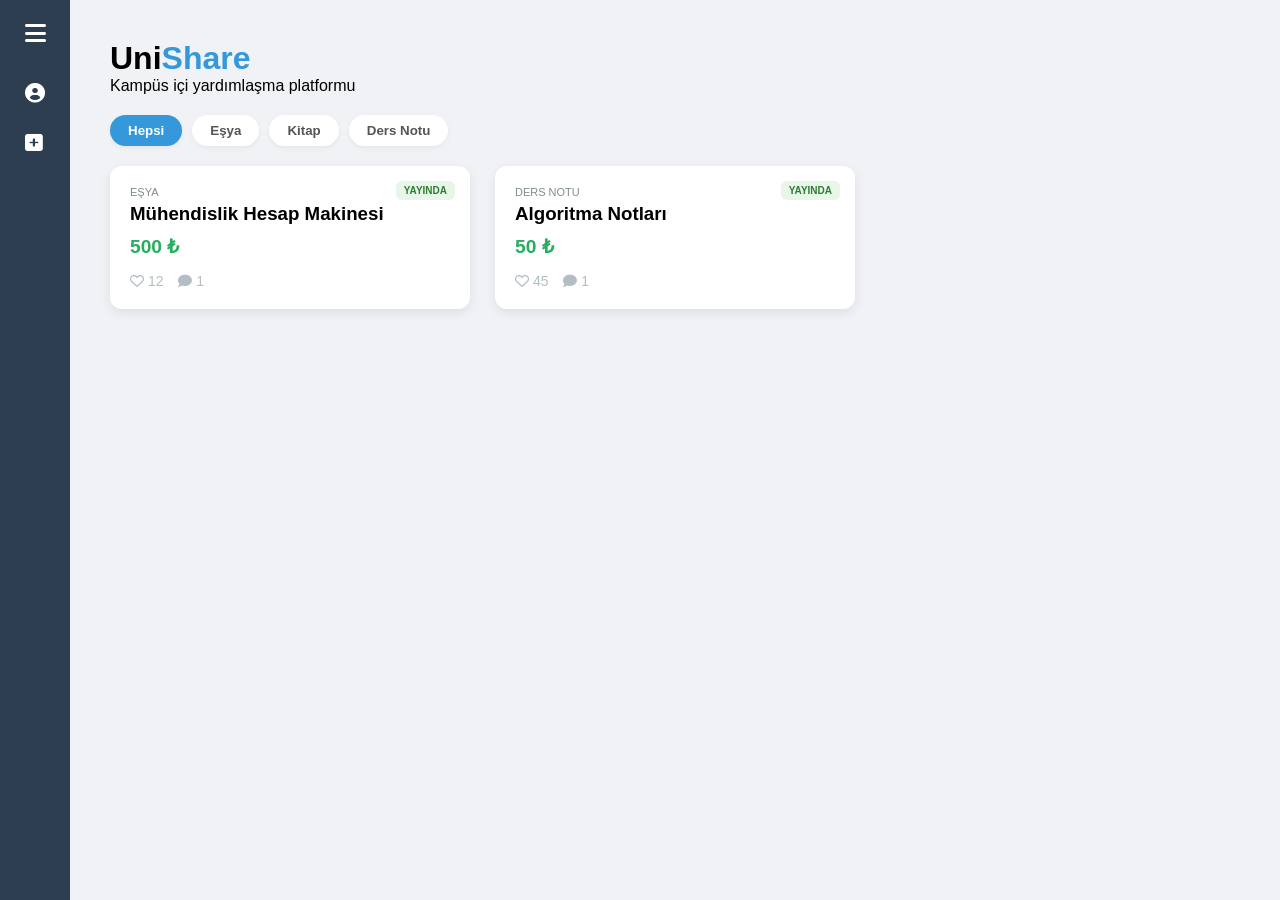
==== frontend/anaSayfa.html @ fb4328b0 "proje docker yapısına geçirildi ve backend bağlantısı kuruldu" ====
<!DOCTYPE html>
<html lang="tr">
<head>
    <meta charset="UTF-8">
    <meta name="viewport" content="width=device-width, initial-scale=1.0">
    <title>UniShare | Kampüs Paylaşım</title>
    <link rel="stylesheet" href="anaSayfa.css">
    <link rel="stylesheet" href="https://cdnjs.cloudflare.com/ajax/libs/font-awesome/6.0.0/css/all.min.css">
</head>
<body>

    <div id="yan-menu" class="yan-menu"> 
        <button id="menu-tetikleyici" class="menu-btn">
            <i class="fas fa-bars"></i>
        </button>
        <div class="menu-icerik">
            <div class="menu-oge"><i class="fas fa-user-circle"></i><span class="metin">Profil</span></div>
            <div class="menu-oge"><i class="fas fa-plus-square"></i><span class="metin">İlan Paylaş</span></div>
        </div>
    </div>

    <div id="ilan-modal" class="modal">
        <div class="modal-icerik">
            <span class="kapat-btn">&times;</span>
            <h2>Yeni İlan Oluştur</h2>
            <form id="ilan-formu">
                <input type="text" id="ilan-baslik" placeholder="İlan Başlığı" required>
                <select id="ilan-kategori">
                    <option value="Eşya">Eşya</option>
                    <option value="Kitap">Kitap</option>
                    <option value="Ders Notu">Ders Notu</option>
                </select>
                <input type="number" id="ilan-fiyat" placeholder="Fiyat (₺)" required>
                <textarea id="ilan-aciklama" placeholder="İlan detayı nedir?" rows="4" required></textarea>
                <button type="submit" class="paylas-btn">İlanı Paylaş</button>
            </form>
        </div>
    </div>

    <div id="ilan-detay-modal" class="modal">
        <div class="modal-icerik detay-modali">
            <span class="detay-kapat-btn">&times;</span>
            <div class="detay-sol">
                <div class="detay-ust-kontrol">
                    <button id="durum-degistir-btn" class="durum-kontrol-btn">Durumu Değiştir</button>
                </div>
                <div class="detay-bilgi-kapsayici">
                    <span class="kategori-etiket" id="detay-kategori">Kategori</span>
                    <h2 id="detay-baslik">İlan Başlığı</h2>
                    <p id="detay-aciklama">İlan açıklaması.</p>
                    <div class="fiyat" id="detay-fiyat">0 ₺</div>
                    <div id="detay-durum-etiket" class="durum-etiket"></div>
                </div>
            </div>
            <div class="detay-sag">
                <div class="detay-yorumlar-listesi" id="detay-yorumlar-listesi"></div>
                <div class="detay-alt-kisim">
                    <div class="detay-etkilesim-ozet">
                        <span class="etkilesim-butonlar">
                            <i class="far fa-heart" id="modal-kalp" onclick="begeniYap(event, this)"></i> 
                            <span id="detay-begeni-sayisi">0</span> Beğeni
                        </span>
                        <span><i class="fas fa-comment"></i> <span id="detay-yorum-sayisi">0</span> Yorum</span>
                    </div>
                    <div class="detay-yorum-yazma-alani">
                        <div class="yorum-input-grubu">
                            <input type="text" id="detay-yorum-input" placeholder="Yorum yaz ve Enter'a bas..." autocomplete="off">
                            <button id="detay-yorum-gonder-btn" class="yorum-gonder-btn"><i class="fas fa-paper-plane"></i></button>
                        </div>
                    </div>
                </div>
            </div>
        </div>
    </div>

    <main id="ana-icerik">
        <header>
            <h1>Uni<span>Share</span></h1>
            <p>Kampüs içi yardımlaşma platformu</p>
        </header>

        <div class="kategori-filtre-kapsayici">
            <button class="filtre-btn aktif" data-kategori="Hepsi">Hepsi</button>
            <button class="filtre-btn" data-kategori="Eşya">Eşya</button>
            <button class="filtre-btn" data-kategori="Kitap">Kitap</button>
            <button class="filtre-btn" data-kategori="Ders Notu">Ders Notu</button>
        </div>

        <div id="ilanlar-kutusu" class="ilanlar-izgara"></div>
    </main>

    <script src="anaSayfa.js"></script>
</body>
</html>
---- frontend/anaSayfa.css ----
/* =========================================
   1. GENEL AYARLAR VE SIFIRLAMA
   ========================================= */
* { 
    margin: 0; 
    padding: 0; 
    box-sizing: border-box; 
    font-family: 'Segoe UI', Tahoma, Geneva, Verdana, sans-serif; 
}

body { 
    background-color: #f0f2f5; 
    min-height: 100vh; 
    scrollbar-width: none; /* Firefox için */
    -ms-overflow-style: none; /* IE ve Edge için */
}

body::-webkit-scrollbar {
    display: none;
}

/* Modal açıkken arka planın kaymasını engellediğimizde 
   oluşabilecek sağdaki boşluğu veya çubuğu tamamen yok eder */
body.modal-acik {
    overflow: hidden;
    padding-right: 0 !important; /* Bazı tarayıcıların eklediği boşluğu sıfırlar */
}

/* =========================================
   2. YAN MENÜ (SIDEBAR)
   ========================================= */
.yan-menu { 
    width: 70px; 
    height: 100vh; 
    background-color: #2c3e50; 
    color: white; 
    position: fixed; 
    left: 0; 
    top: 0; 
    transition: width 0.4s cubic-bezier(0.4, 0, 0.2, 1); 
    overflow: hidden; 
    z-index: 1000; 
}
.yan-menu.acik { width: 250px; }
.menu-btn { width: 100%; padding: 20px; background: none; border: none; color: white; font-size: 24px; cursor: pointer; }
.menu-oge { padding: 15px 25px; display: flex; align-items: center; cursor: pointer; transition: background 0.3s; white-space: nowrap; }
.menu-oge:hover { background-color: #34495e; }
.menu-oge i { font-size: 20px; min-width: 30px; }
.menu-oge .metin { margin-left: 20px; opacity: 0; transition: opacity 0.3s; }
.yan-menu.acik .metin { opacity: 1; }

/* =========================================
   3. ANA İÇERİK VE FİLTRELEME
   ========================================= */
#ana-icerik { margin-left: 70px; padding: 40px; transition: margin-left 0.4s; }
.yan-menu.acik + #ana-icerik { margin-left: 250px; }
header h1 span { color: #3498db; }

.kategori-filtre-kapsayici { display: flex; gap: 10px; margin-top: 20px; margin-bottom: 10px; flex-wrap: wrap; }
.filtre-btn { padding: 8px 18px; border: none; border-radius: 20px; background-color: white; color: #555; cursor: pointer; font-weight: 600; transition: all 0.3s; box-shadow: 0 2px 5px rgba(0,0,0,0.05); }
.filtre-btn.aktif { background-color: #3498db; color: white; }

/* =========================================
   4. KARTLAR VE DURUM ETİKETLERİ
   ========================================= */
.ilanlar-izgara { display: grid; grid-template-columns: repeat(auto-fill, minmax(280px, 1fr)); gap: 25px; margin-top: 20px; }
.kart { 
    background: white; 
    padding: 20px; 
    border-radius: 12px; 
    box-shadow: 0 4px 12px rgba(0,0,0,0.08); 
    display: flex; 
    flex-direction: column; 
    cursor: pointer; 
    transition: transform 0.2s; 
    position: relative; 
}
.kart:hover { transform: translateY(-5px); }

.durum-etiket {
    position: absolute;
    top: 15px;
    right: 15px;
    padding: 4px 8px;
    border-radius: 6px;
    font-size: 10px;
    font-weight: bold;
    text-transform: uppercase;
}
.durum-yayinda { background-color: #e8f5e9; color: #2e7d32; }
.durum-kapali { background-color: #ffebee; color: #c62828; }

.kategori-etiket { font-size: 11px; color: #7f8c8d; text-transform: uppercase; margin-bottom: 5px; }
.fiyat { margin-top: 10px; font-size: 1.2rem; font-weight: bold; color: #27ae60; }
.kart-alt-bilgi { display: flex; gap: 15px; margin-top: 15px; color: #b2bec3; font-size: 14px; }

/* =========================================
   5. MODALLAR VE İLAN FORMU (DÜZELTİLDİ)
   ========================================= */
.modal { 
    display: none; 
    position: fixed; 
    z-index: 2000; 
    left: 0; 
    top: 0; 
    width: 100%; 
    height: 100%; 
    background: rgba(0,0,0,0.7); 
    backdrop-filter: blur(5px); 
}

.modal-icerik { 
    background: white; 
    margin: 5% auto; 
    padding: 30px; 
    border-radius: 15px; 
    width: 90%; 
    max-width: 450px; 
    position: relative; 
    display: flex !important; 
    flex-direction: column !important; 
    gap: 15px; 
    max-height: 90vh; 
    overflow-y: auto; 
    scrollbar-width: none; /* Firefox için */
    -ms-overflow-style: none; /* IE ve Edge için */
}

/* Form Elemanlarının Tam Genişlikte Dizilmesi */
#ilan-formu {
    display: flex;
    flex-direction: column;
    gap: 15px;
    width: 100%;
}

#ilan-formu input, 
#ilan-formu select, 
#ilan-formu textarea {
    width: 100%;
    padding: 12px;
    border: 1px solid #ddd;
    border-radius: 8px;
    outline: none;
    display: block;
}

.paylas-btn {
    background-color: #27ae60;
    color: white;
    border: none;
    padding: 15px;
    border-radius: 8px;
    font-weight: bold;
    cursor: pointer;
    width: 100%;
}

/* =========================================
   6. DETAY MODALI (INSTAGRAM STİLİ)
   ========================================= */
.detay-modali { max-width: 900px !important; height: 600px; padding: 0 !important; flex-direction: row !important; overflow: hidden; margin: 5vh auto; }
.detay-sol { flex: 1.2; padding: 40px; border-right: 1px solid #eee; display: flex; flex-direction: column; background: white; position: relative; }
.detay-sag { flex: 1; display: flex; flex-direction: column; background-color: #fafbfc; height: 100%; }

.detay-ust-kontrol { position: absolute; top: 20px; left: 40px; }
.durum-kontrol-btn { padding: 6px 12px; border-radius: 5px; border: 1px solid #ddd; background: #f8f9fa; cursor: pointer; font-size: 12px; }

.detay-yorumlar-listesi { flex: 1; overflow-y: auto; padding: 20px; scrollbar-width: none; }
.detay-alt-kisim { padding: 20px; background: white; border-top: 1px solid #eee; margin-top: auto; }

/* =========================================
   7. YORUM VE OPAK/KIRMIZI ETKİLEŞİM
   ========================================= */
.yorum { background: white; padding: 10px; border-radius: 12px; margin-bottom: 10px; font-size: 14px; border: 1px solid #e2e8f0; }
.yorum strong { display: block; font-size: 12px; color: #3498db; }

/* Opak Gri Alt Bilgi */
.yorum-alt-bilgi { 
    display: flex; 
    gap: 15px; 
    margin-top: 5px; 
    font-size: 11px; 
    color: #8e8e8e; 
}
.yorum-alt-bilgi span { cursor: pointer; font-weight: bold; transition: color 0.2s; }
.yorum-alt-bilgi span:hover { color: #262626; }

/* Beğenildi Yazısı Kırmızı */
.yorum-begeni.aktif { 
    color: #ed4956 !important; 
}

.yorum-input-grubu { display: flex; align-items: center; background: #f0f2f5; border-radius: 25px; padding: 2px 10px 2px 15px; }
#detay-yorum-input { flex: 1; border: none; outline: none; background: transparent; padding: 10px 5px; }
.yorum-gonder-btn { background: #3498db; color: white; border: none; width: 35px; height: 35px; border-radius: 50%; cursor: pointer; display: flex; align-items: center; justify-content: center; }

.kapat-btn, .detay-kapat-btn { position: absolute; right: 20px; top: 15px; font-size: 28px; cursor: pointer; color: #95a5a6; z-index: 100; }
.fa-heart.begenildi { color: #ed4956 !important; font-weight: 900; }
.alt-yorumlar-kutusu { margin-left: 30px; margin-top: 10px; border-left: 2px solid #efefef; padding-left: 15px; }
.alt-yorum { background: #f8f9fa; padding: 8px; border-radius: 10px; margin-bottom: 5px; font-size: 13px; }
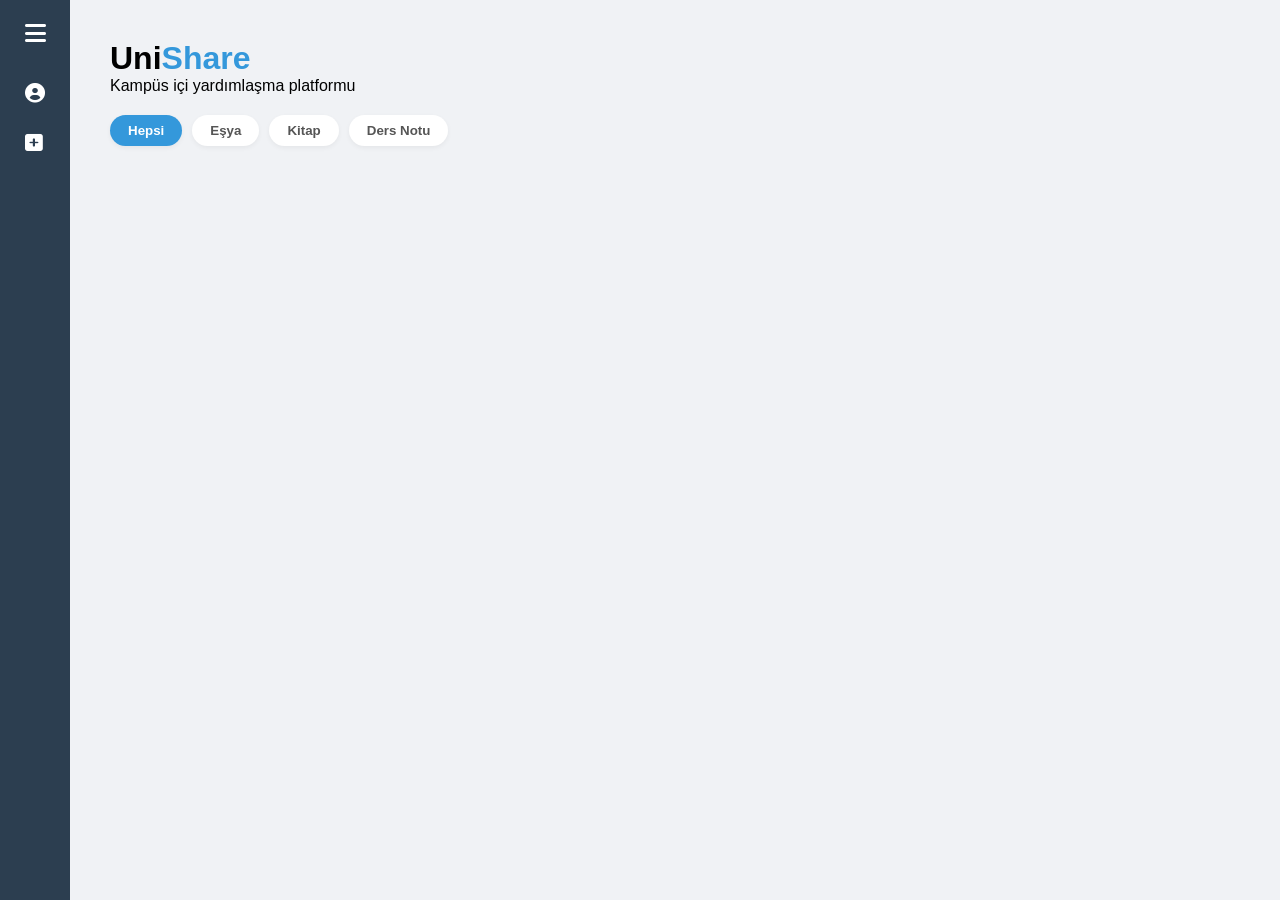
==== commit 4f366ac8: "profil sayfası, ilan yönetimi ve veritabanı ilişkileri tamamlandı" ====
--- a/frontend/anaSayfa.html
+++ b/frontend/anaSayfa.html
@@ -14,8 +14,14 @@
             <i class="fas fa-bars"></i>
         </button>
         <div class="menu-icerik">
-            <div class="menu-oge"><i class="fas fa-user-circle"></i><span class="metin">Profil</span></div>
-            <div class="menu-oge"><i class="fas fa-plus-square"></i><span class="metin">İlan Paylaş</span></div>
+            <div class="menu-oge" onclick="window.location.href='profil.html'" style="cursor: pointer;">
+                <i class="fas fa-user-circle"></i>
+                <span class="metin">Profil</span>
+            </div>
+            <div class="menu-oge" id="ilan-paylas-tetikleyici" style="cursor: pointer;">
+                <i class="fas fa-plus-square"></i>
+                <span class="metin">İlan Paylaş</span>
+            </div>
         </div>
     </div>
 
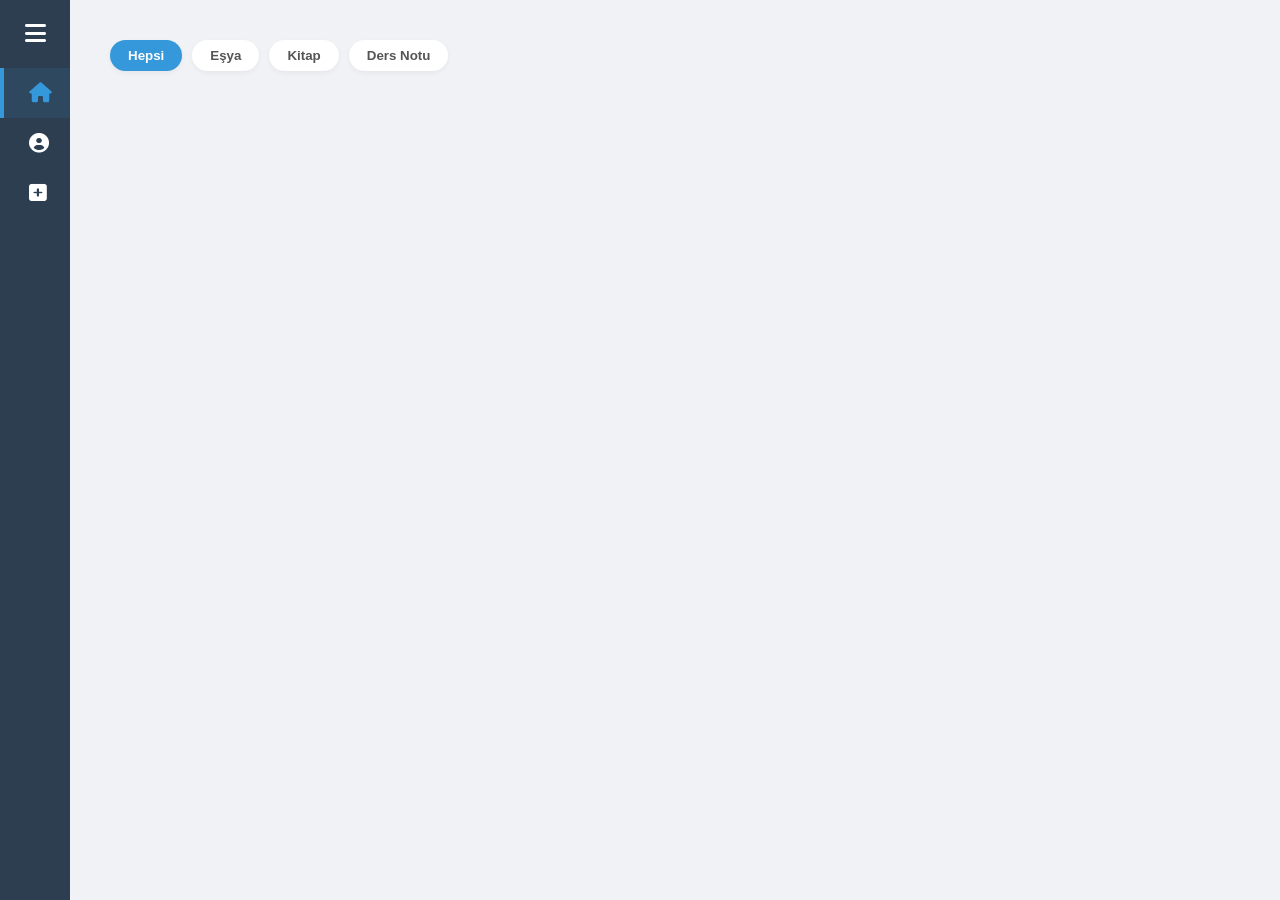
==== commit 4270e290: "profil yönetimi, kaydedilenler sistemi ve gelişmiş yorum etkileşimleri tamamlandı" ====
--- a/frontend/anaSayfa.html
+++ b/frontend/anaSayfa.html
@@ -14,6 +14,12 @@
             <i class="fas fa-bars"></i>
         </button>
         <div class="menu-icerik">
+            <div class="menu-logo">Uni<span>Share</span></div>
+
+            <div class="menu-oge aktif-sayfa" onclick="window.location.href='anaSayfa.html'" style="cursor: pointer;">
+                <i class="fas fa-home"></i>
+                <span class="metin">Ana Sayfa</span>
+            </div>
             <div class="menu-oge" onclick="window.location.href='profil.html'" style="cursor: pointer;">
                 <i class="fas fa-user-circle"></i>
                 <span class="metin">Profil</span>
@@ -67,6 +73,9 @@
                             <span id="detay-begeni-sayisi">0</span> Beğeni
                         </span>
                         <span><i class="fas fa-comment"></i> <span id="detay-yorum-sayisi">0</span> Yorum</span>
+                        <span class="etkilesim-butonlar" style="margin-left:auto; cursor:pointer;" onclick="kaydetYap(event)">
+                            <i class="far fa-bookmark" id="modal-kaydet" style="font-size:1.2rem; color:#34495e;"></i>
+                        </span>
                     </div>
                     <div class="detay-yorum-yazma-alani">
                         <div class="yorum-input-grubu">
@@ -80,11 +89,6 @@
     </div>
 
     <main id="ana-icerik">
-        <header>
-            <h1>Uni<span>Share</span></h1>
-            <p>Kampüs içi yardımlaşma platformu</p>
-        </header>
-
         <div class="kategori-filtre-kapsayici">
             <button class="filtre-btn aktif" data-kategori="Hepsi">Hepsi</button>
             <button class="filtre-btn" data-kategori="Eşya">Eşya</button>
--- a/frontend/anaSayfa.css
+++ b/frontend/anaSayfa.css
@@ -27,7 +27,7 @@
 }
 
 /* =========================================
-   2. YAN MENÜ (SIDEBAR)
+   2. YAN MENÜ (SIDEBAR) & LOGO
    ========================================= */
 .yan-menu { 
     width: 70px; 
@@ -43,18 +43,39 @@
 }
 .yan-menu.acik { width: 250px; }
 .menu-btn { width: 100%; padding: 20px; background: none; border: none; color: white; font-size: 24px; cursor: pointer; }
-.menu-oge { padding: 15px 25px; display: flex; align-items: center; cursor: pointer; transition: background 0.3s; white-space: nowrap; }
+
+/* YENİ EKLENDİ: Menü İçi Logo */
+.menu-logo {
+    display: none; /* Sadece menü açıkken görünecek */
+    font-size: 1.5rem;
+    font-weight: bold;
+    padding: 0 25px 20px;
+    border-bottom: 1px solid rgba(255,255,255,0.1);
+    margin-bottom: 10px;
+    white-space: nowrap;
+}
+.menu-logo span { color: #3498db; }
+.yan-menu.acik .menu-logo { display: block; }
+
+.menu-oge { padding: 15px 25px; display: flex; align-items: center; cursor: pointer; transition: background 0.3s; white-space: nowrap; border-left: 4px solid transparent;}
 .menu-oge:hover { background-color: #34495e; }
 .menu-oge i { font-size: 20px; min-width: 30px; }
 .menu-oge .metin { margin-left: 20px; opacity: 0; transition: opacity 0.3s; }
 .yan-menu.acik .metin { opacity: 1; }
 
+/* YENİ EKLENDİ: Aktif Sayfa İşareti */
+.menu-oge.aktif-sayfa {
+    background-color: rgba(52, 152, 219, 0.1);
+    border-left: 4px solid #3498db;
+}
+.menu-oge.aktif-sayfa i { color: #3498db; }
+
 /* =========================================
    3. ANA İÇERİK VE FİLTRELEME
    ========================================= */
-#ana-icerik { margin-left: 70px; padding: 40px; transition: margin-left 0.4s; }
+/* DÜZELTİLDİ: Üstten boşluk bırakıldı (eski header'ın yerine) */
+#ana-icerik { margin-left: 70px; padding: 40px; padding-top: 20px; transition: margin-left 0.4s; }
 .yan-menu.acik + #ana-icerik { margin-left: 250px; }
-header h1 span { color: #3498db; }
 
 .kategori-filtre-kapsayici { display: flex; gap: 10px; margin-top: 20px; margin-bottom: 10px; flex-wrap: wrap; }
 .filtre-btn { padding: 8px 18px; border: none; border-radius: 20px; background-color: white; color: #555; cursor: pointer; font-weight: 600; transition: all 0.3s; box-shadow: 0 2px 5px rgba(0,0,0,0.05); }
@@ -95,7 +116,7 @@
 .kart-alt-bilgi { display: flex; gap: 15px; margin-top: 15px; color: #b2bec3; font-size: 14px; }
 
 /* =========================================
-   5. MODALLAR VE İLAN FORMU (DÜZELTİLDİ)
+   5. MODALLAR VE İLAN FORMU
    ========================================= */
 .modal { 
     display: none; 
